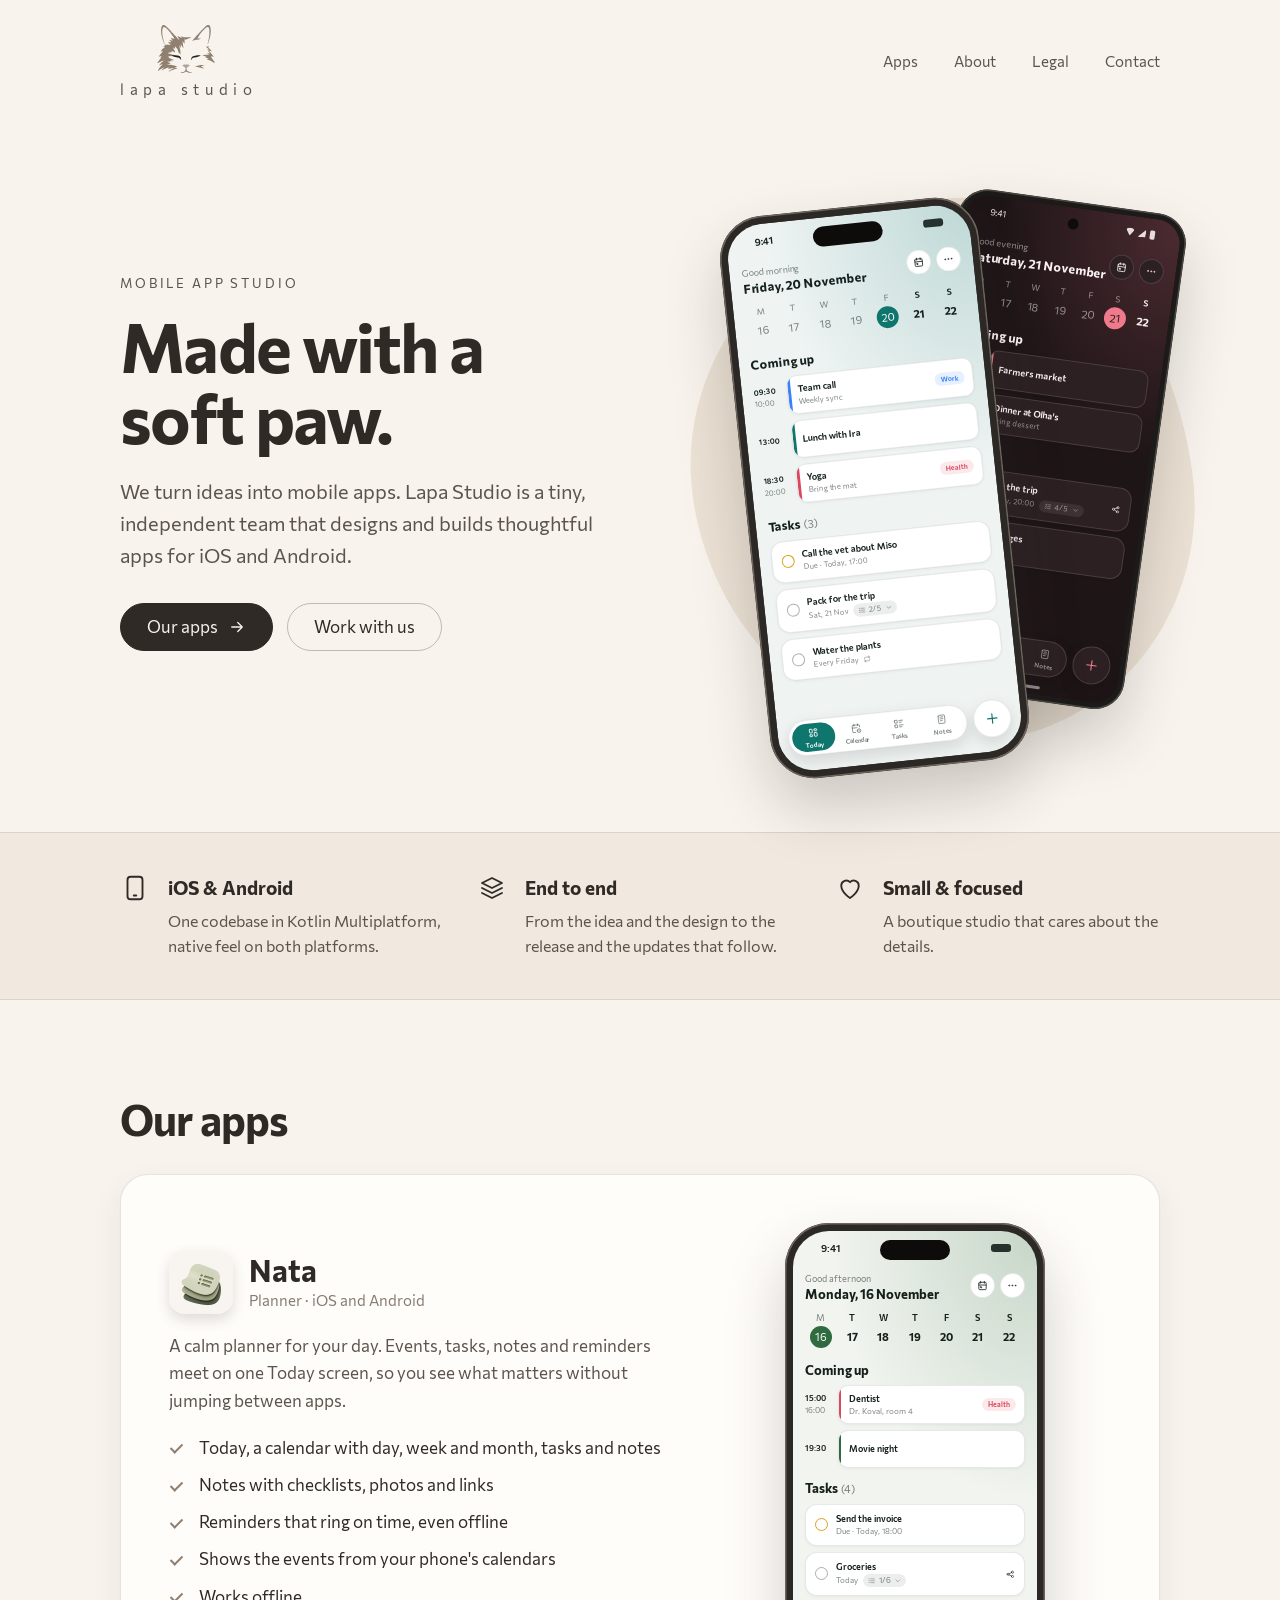
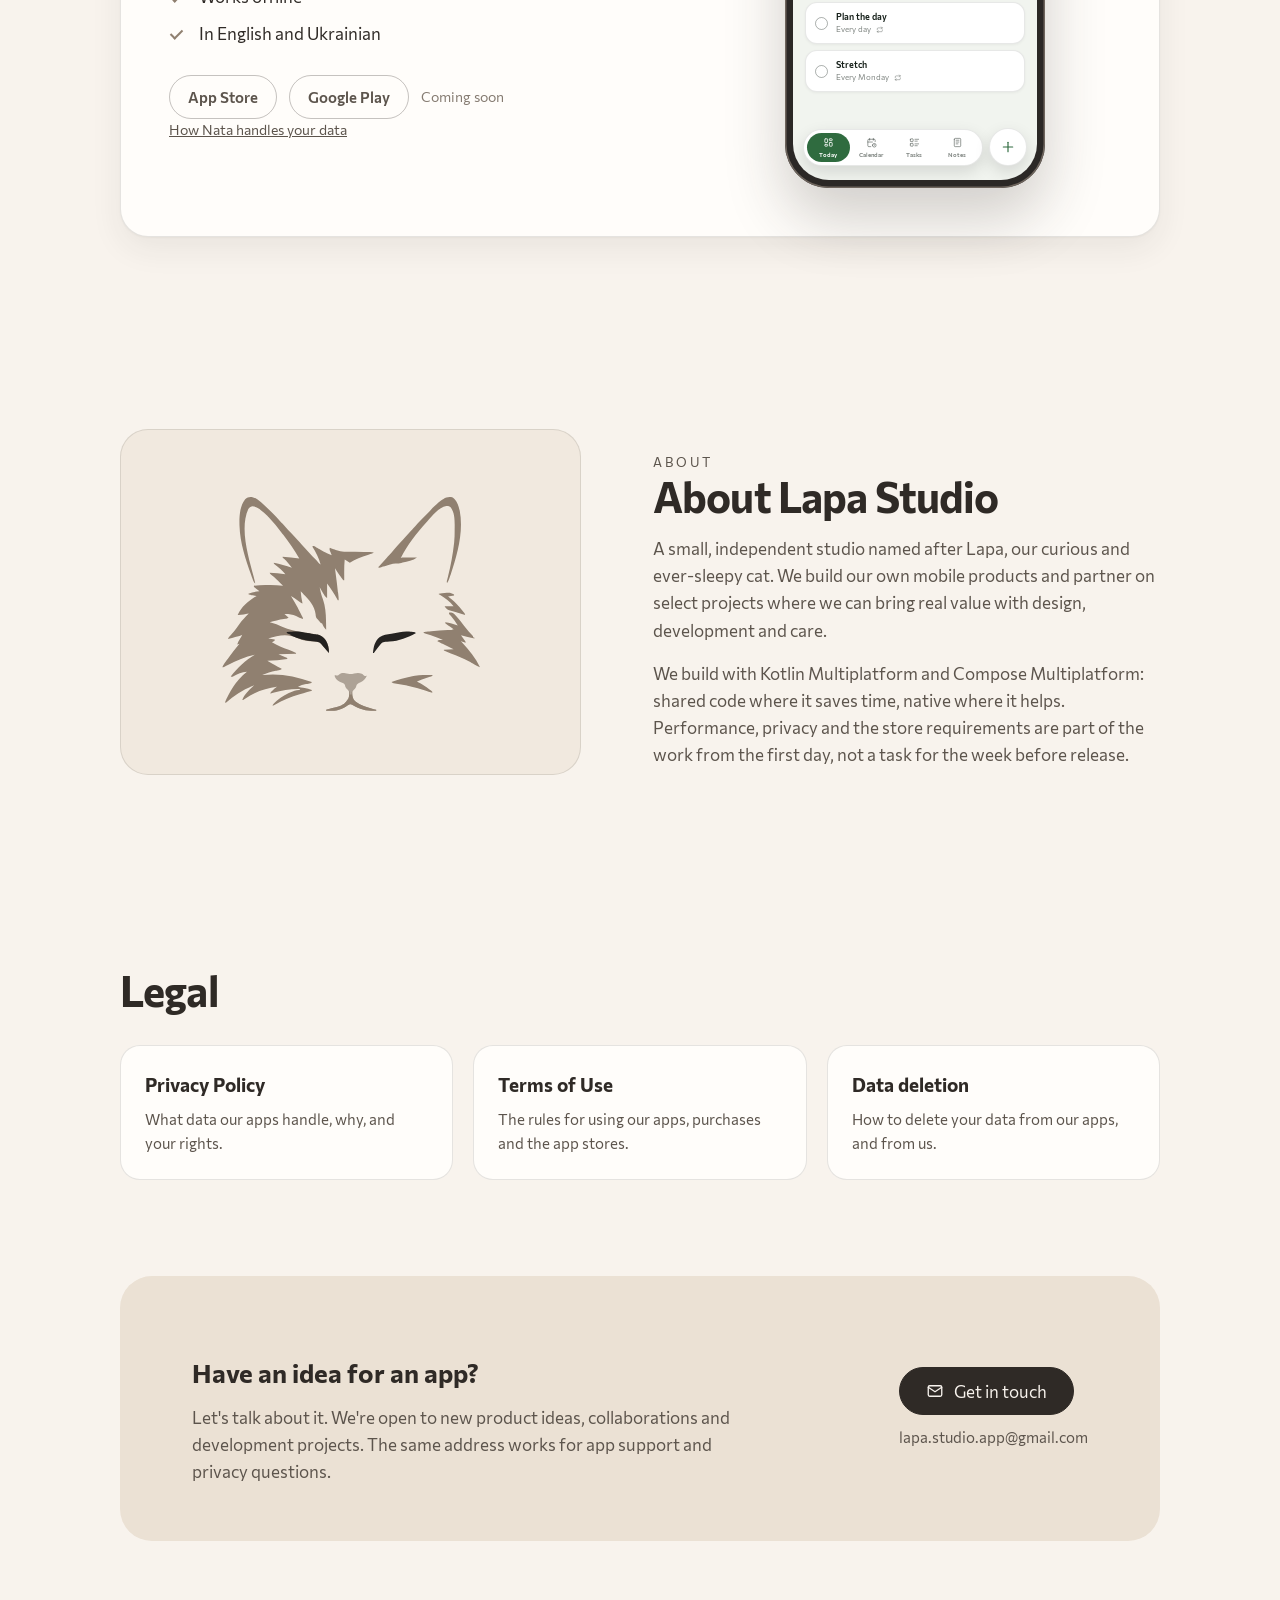
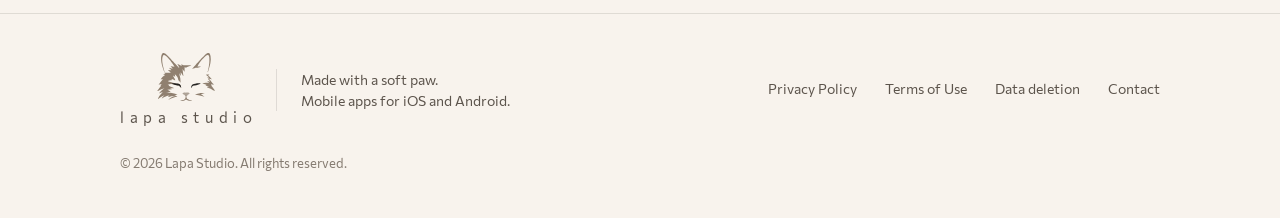
==== index.html @ 94b3f89c "Add the studio site Landing page for Lapa Studio with Nata, and the legal pages the stores ask for: " ====
<!doctype html>
<html lang="en">
<head>
  <meta charset="utf-8">
  <meta name="viewport" content="width=device-width, initial-scale=1">
  <title>Lapa Studio · Made with a soft paw</title>
  <meta name="description" content="Lapa Studio is a tiny, independent team that designs and builds thoughtful mobile apps for iOS and Android. Makers of Nata, a calm planner for your day.">
  <link rel="icon" href="assets/cat.svg" type="image/svg+xml">
  <link rel="stylesheet" href="styles.css">
</head>
<body>
  <a class="skip" href="#main">Skip to content</a>
  <svg width="0" height="0" style="position:absolute" aria-hidden="true"><symbol id="i-today" viewBox="0 0 24 24"><path d="M5 4h4a1 1 0 0 1 1 1v6a1 1 0 0 1 -1 1h-4a1 1 0 0 1 -1 -1v-6a1 1 0 0 1 1 -1"/><path d="M5 16h4a1 1 0 0 1 1 1v2a1 1 0 0 1 -1 1h-4a1 1 0 0 1 -1 -1v-2a1 1 0 0 1 1 -1"/><path d="M15 12h4a1 1 0 0 1 1 1v6a1 1 0 0 1 -1 1h-4a1 1 0 0 1 -1 -1v-6a1 1 0 0 1 1 -1"/><path d="M15 4h4a1 1 0 0 1 1 1v2a1 1 0 0 1 -1 1h-4a1 1 0 0 1 -1 -1v-2a1 1 0 0 1 1 -1"/></symbol><symbol id="i-calendar" viewBox="0 0 24 24"><path d="M10.5 21h-4.5a2 2 0 0 1 -2 -2v-12a2 2 0 0 1 2 -2h12a2 2 0 0 1 2 2v3"/><path d="M16 3v4"/><path d="M8 3v4"/><path d="M4 11h10"/><path d="M14 18a4 4 0 1 0 8 0a4 4 0 1 0 -8 0"/><path d="M18 16.5v1.5l.5 .5"/></symbol><symbol id="i-tasks" viewBox="0 0 24 24"><path d="M13 5h8"/><path d="M13 9h5"/><path d="M13 15h8"/><path d="M13 19h5"/><path d="M3 5a1 1 0 0 1 1 -1h4a1 1 0 0 1 1 1v4a1 1 0 0 1 -1 1h-4a1 1 0 0 1 -1 -1l0 -4"/><path d="M3 15a1 1 0 0 1 1 -1h4a1 1 0 0 1 1 1v4a1 1 0 0 1 -1 1h-4a1 1 0 0 1 -1 -1l0 -4"/></symbol><symbol id="i-notes" viewBox="0 0 24 24"><path d="M5 5a2 2 0 0 1 2 -2h10a2 2 0 0 1 2 2v14a2 2 0 0 1 -2 2h-10a2 2 0 0 1 -2 -2l0 -14"/><path d="M9 7l6 0"/><path d="M9 11l6 0"/><path d="M9 15l4 0"/></symbol><symbol id="i-check" viewBox="0 0 24 24"><path d="M3.5 5.5l1.5 1.5l2.5 -2.5"/><path d="M3.5 11.5l1.5 1.5l2.5 -2.5"/><path d="M3.5 17.5l1.5 1.5l2.5 -2.5"/><path d="M11 6l9 0"/><path d="M11 12l9 0"/><path d="M11 18l9 0"/></symbol><symbol id="i-share" viewBox="0 0 24 24"><path d="M3 12a3 3 0 1 0 6 0a3 3 0 1 0 -6 0"/><path d="M15 6a3 3 0 1 0 6 0a3 3 0 1 0 -6 0"/><path d="M15 18a3 3 0 1 0 6 0a3 3 0 1 0 -6 0"/><path d="M8.7 10.7l6.6 -3.4"/><path d="M8.7 13.3l6.6 3.4"/></symbol><symbol id="i-dots" viewBox="0 0 24 24"><path d="M4 12a1 1 0 1 0 2 0a1 1 0 1 0 -2 0"/><path d="M11 12a1 1 0 1 0 2 0a1 1 0 1 0 -2 0"/><path d="M18 12a1 1 0 1 0 2 0a1 1 0 1 0 -2 0"/></symbol><symbol id="i-repeat" viewBox="0 0 24 24"><path d="M4 12v-3a3 3 0 0 1 3 -3h13m-3 -3l3 3l-3 3"/><path d="M20 12v3a3 3 0 0 1 -3 3h-13m3 3l-3 -3l3 -3"/></symbol><symbol id="i-cal" viewBox="0 0 24 24"><path d="M4 7a2 2 0 0 1 2 -2h12a2 2 0 0 1 2 2v12a2 2 0 0 1 -2 2h-12a2 2 0 0 1 -2 -2l0 -12"/><path d="M16 3l0 4"/><path d="M8 3l0 4"/><path d="M4 11l16 0"/><path d="M8 15h2v2h-2l0 -2"/></symbol><symbol id="i-plus" viewBox="0 0 24 24"><path d="M12 5l0 14"/><path d="M5 12l14 0"/></symbol><symbol id="i-down" viewBox="0 0 24 24"><path d="M6 9l6 6l6 -6"/></symbol></svg>

  <header class="site-header">
    <div class="wrap">
      <a class="brand" href="./" aria-label="Lapa Studio, home">
        <img src="assets/cat.svg" alt="" width="64" height="53">
        <span>lapa studio</span>
      </a>
      <nav class="nav" aria-label="Main">
        <a href="#apps">Apps</a>
        <a href="#about">About</a>
        <a href="#legal">Legal</a>
        <a href="#contact">Contact</a>
      </nav>
    </div>
  </header>

  <main id="main">
    <section class="hero">
      <div class="wrap">
        <div>
          <p class="eyebrow">Mobile app studio</p>
          <h1>Made with a soft&nbsp;paw.</h1>
          <p class="lead">We turn ideas into mobile apps. Lapa Studio is a tiny, independent team that designs and builds thoughtful apps for iOS and Android.</p>
          <div class="actions">
            <a class="btn btn-primary" href="#apps">Our apps
              <svg viewBox="0 0 24 24" fill="none" stroke="currentColor" stroke-width="1.75" stroke-linecap="round" stroke-linejoin="round" aria-hidden="true"><path d="M5 12h14M13 6l6 6-6 6"/></svg>
            </a>
            <a class="btn btn-secondary" href="#contact">Work with us</a>
          </div>
        </div>

        <div class="stage" aria-hidden="true">
          <div class="phone phone-back android"><div class="nata rose-dark"><span class="n-island"></span><div class="n-status">9:41<span class="n-sys"><i></i><i></i><i></i></span></div><span class="n-gesture"></span><div class="n-head"><div><p class="n-greet">Good evening</p><p class="n-date">Saturday, 21 November</p></div><div class="n-round"><span><svg><use href="#i-cal"/></svg></span><span><svg><use href="#i-dots"/></svg></span></div></div><div class="n-week"><span class="">M<b>16</b></span><span class="">T<b>17</b></span><span class="">W<b>18</b></span><span class="">T<b>19</b></span><span class="">F<b>20</b></span><span class="now">S<b>21</b></span><span class="next">S<b>22</b></span></div><p class="n-h">Coming up</p><div class="n-event"><span class="n-time">11:00<i>12:30</i></span><div class="n-card" style="--edge:#f07a8c"><span class="grow"><span class="n-title">Farmers market</span></span></div></div><div class="n-event"><span class="n-time">19:00</span><div class="n-card" style="--edge:#a78bfa"><span class="grow"><span class="n-title">Dinner at Olha's</span><span class="n-sub">Bring dessert</span></span></div></div><p class="n-h">Tasks<small>(2)</small></p><div class="n-task"><span class="n-ring" style="--ring:#e6b84a"></span><span class="grow" style="flex:1;min-width:0"><span class="n-title">Pack for the trip</span><span class="n-meta"><span>Due · Today, 20:00</span><span class="n-chip"><svg><use href="#i-check"/></svg>4/5<svg><use href="#i-down"/></svg></span></span></span><svg><use href="#i-share"/></svg></div><div class="n-task"><span class="n-ring"></span><span class="grow" style="flex:1;min-width:0"><span class="n-title">Read 20 pages</span><span class="n-meta"><span>Every day</span><svg><use href="#i-repeat"/></svg></span></span></div><div class="n-bar"><div class="n-tabs"><span class="on"><svg><use href="#i-today"/></svg>Today</span><span><svg><use href="#i-calendar"/></svg>Calendar</span><span><svg><use href="#i-tasks"/></svg>Tasks</span><span><svg><use href="#i-notes"/></svg>Notes</span></div><span class="n-plus"><svg><use href="#i-plus"/></svg></span></div></div></div>
          <div class="phone phone-front"><div class="nata teal"><span class="n-island"></span><div class="n-status">9:41</div><div class="n-head"><div><p class="n-greet">Good morning</p><p class="n-date">Friday, 20 November</p></div><div class="n-round"><span><svg><use href="#i-cal"/></svg></span><span><svg><use href="#i-dots"/></svg></span></div></div><div class="n-week"><span class="">M<b>16</b></span><span class="">T<b>17</b></span><span class="">W<b>18</b></span><span class="">T<b>19</b></span><span class="now">F<b>20</b></span><span class="next">S<b>21</b></span><span class="next">S<b>22</b></span></div><p class="n-h">Coming up</p><div class="n-event"><span class="n-time">09:30<i>10:00</i></span><div class="n-card" style="--edge:#3b82f6"><span class="grow"><span class="n-title">Team call</span><span class="n-sub">Weekly sync</span></span><span class="n-tag">Work</span></div></div><div class="n-event"><span class="n-time">13:00</span><div class="n-card" style="--edge:#0f766e"><span class="grow"><span class="n-title">Lunch with Ira</span></span></div></div><div class="n-event"><span class="n-time">18:30<i>20:00</i></span><div class="n-card" style="--edge:#d9485f"><span class="grow"><span class="n-title">Yoga</span><span class="n-sub">Bring the mat</span></span><span class="n-tag">Health</span></div></div><p class="n-h">Tasks<small>(3)</small></p><div class="n-task"><span class="n-ring" style="--ring:#d9a21b"></span><span class="grow" style="flex:1;min-width:0"><span class="n-title">Call the vet about Miso</span><span class="n-meta"><span>Due · Today, 17:00</span></span></span></div><div class="n-task"><span class="n-ring"></span><span class="grow" style="flex:1;min-width:0"><span class="n-title">Pack for the trip</span><span class="n-meta"><span>Sat, 21 Nov</span><span class="n-chip"><svg><use href="#i-check"/></svg>2/5<svg><use href="#i-down"/></svg></span></span></span></div><div class="n-task"><span class="n-ring"></span><span class="grow" style="flex:1;min-width:0"><span class="n-title">Water the plants</span><span class="n-meta"><span>Every Friday</span><svg><use href="#i-repeat"/></svg></span></span></div><div class="n-bar"><div class="n-tabs"><span class="on"><svg><use href="#i-today"/></svg>Today</span><span><svg><use href="#i-calendar"/></svg>Calendar</span><span><svg><use href="#i-tasks"/></svg>Tasks</span><span><svg><use href="#i-notes"/></svg>Notes</span></div><span class="n-plus"><svg><use href="#i-plus"/></svg></span></div></div></div>
        </div>
      </div>
    </section>

    <div class="highlights">
      <div class="wrap">
        <div class="highlight">
          <svg viewBox="0 0 24 24" aria-hidden="true"><rect x="6" y="3" width="12" height="18" rx="2.5"/><path d="M11 18h2"/></svg>
          <div>
            <h3>iOS &amp; Android</h3>
            <p>One codebase in Kotlin Multiplatform, native feel on both platforms.</p>
          </div>
        </div>
        <div class="highlight">
          <svg viewBox="0 0 24 24" aria-hidden="true"><path d="M12 4 4 8l8 4 8-4-8-4z"/><path d="m4 12 8 4 8-4"/><path d="m4 16 8 4 8-4"/></svg>
          <div>
            <h3>End to end</h3>
            <p>From the idea and the design to the release and the updates that follow.</p>
          </div>
        </div>
        <div class="highlight">
          <svg viewBox="0 0 24 24" aria-hidden="true"><path d="M12 20s-7-4.4-7-10a4 4 0 0 1 7-2.6A4 4 0 0 1 19 10c0 5.6-7 10-7 10z"/></svg>
          <div>
            <h3>Small &amp; focused</h3>
            <p>A boutique studio that cares about the details.</p>
          </div>
        </div>
      </div>
    </div>

    <section class="section" id="apps">
      <div class="wrap">
        <div class="section-head">
          <h2>Our apps</h2>
        </div>

        <article class="app-feature">
          <div>
            <div class="app-id">
              <img class="app-icon" src="assets/nata-icon.png" alt="Nata app icon" width="64" height="64">
              <div>
                <h3>Nata</h3>
                <p>Planner · iOS and Android</p>
              </div>
            </div>
            <p>A calm planner for your day. Events, tasks, notes and reminders meet on one Today screen, so you see what matters without jumping between apps.</p>
            <ul class="ticks">
              <li>Today, a calendar with day, week and month, tasks and notes</li>
              <li>Notes with checklists, photos and links</li>
              <li>Reminders that ring on time, even offline</li>
              <li>Shows the events from your phone's calendars</li>
              <li>Works offline</li>
              <li>In English and Ukrainian</li>
            </ul>
            <div class="badges">
              <span class="badge">App Store</span>
              <span class="badge">Google Play</span>
              <span class="badge-note">Coming soon</span>
            </div>
            <p class="app-links"><a href="privacy.html">How Nata handles your data</a></p>
          </div>
          <div class="app-shot" aria-hidden="true">
            <div class="phone"><div class="nata forest"><span class="n-island"></span><div class="n-status">9:41</div><div class="n-head"><div><p class="n-greet">Good afternoon</p><p class="n-date">Monday, 16 November</p></div><div class="n-round"><span><svg><use href="#i-cal"/></svg></span><span><svg><use href="#i-dots"/></svg></span></div></div><div class="n-week"><span class="now">M<b>16</b></span><span class="next">T<b>17</b></span><span class="next">W<b>18</b></span><span class="next">T<b>19</b></span><span class="next">F<b>20</b></span><span class="next">S<b>21</b></span><span class="next">S<b>22</b></span></div><p class="n-h">Coming up</p><div class="n-event"><span class="n-time">15:00<i>16:00</i></span><div class="n-card" style="--edge:#d9485f"><span class="grow"><span class="n-title">Dentist</span><span class="n-sub">Dr. Koval, room 4</span></span><span class="n-tag">Health</span></div></div><div class="n-event"><span class="n-time">19:30</span><div class="n-card" style="--edge:#2f6b3f"><span class="grow"><span class="n-title">Movie night</span></span></div></div><p class="n-h">Tasks<small>(4)</small></p><div class="n-task"><span class="n-ring" style="--ring:#d9a21b"></span><span class="grow" style="flex:1;min-width:0"><span class="n-title">Send the invoice</span><span class="n-meta"><span>Due · Today, 18:00</span></span></span></div><div class="n-task"><span class="n-ring"></span><span class="grow" style="flex:1;min-width:0"><span class="n-title">Groceries</span><span class="n-meta"><span>Today</span><span class="n-chip"><svg><use href="#i-check"/></svg>1/6<svg><use href="#i-down"/></svg></span></span></span><svg><use href="#i-share"/></svg></div><div class="n-task"><span class="n-ring"></span><span class="grow" style="flex:1;min-width:0"><span class="n-title">Plan the day</span><span class="n-meta"><span>Every day</span><svg><use href="#i-repeat"/></svg></span></span></div><div class="n-task"><span class="n-ring"></span><span class="grow" style="flex:1;min-width:0"><span class="n-title">Stretch</span><span class="n-meta"><span>Every Monday</span><svg><use href="#i-repeat"/></svg></span></span></div><div class="n-bar"><div class="n-tabs"><span class="on"><svg><use href="#i-today"/></svg>Today</span><span><svg><use href="#i-calendar"/></svg>Calendar</span><span><svg><use href="#i-tasks"/></svg>Tasks</span><span><svg><use href="#i-notes"/></svg>Notes</span></div><span class="n-plus"><svg><use href="#i-plus"/></svg></span></div></div></div>
          </div>
        </article>
      </div>
    </section>

    <section class="section" id="about">
      <div class="wrap about">
        <div class="about-art">
          <img src="assets/cat.svg" alt="Lapa, the studio's cat, asleep" width="400" height="332">
        </div>
        <div>
          <p class="eyebrow">About</p>
          <h2>About Lapa Studio</h2>
          <p>A small, independent studio named after Lapa, our curious and ever-sleepy cat. We build our own mobile products and partner on select projects where we can bring real value with design, development and care.</p>
          <p>We build with Kotlin Multiplatform and Compose Multiplatform: shared code where it saves time, native where it helps. Performance, privacy and the store requirements are part of the work from the first day, not a task for the week before release.</p>
        </div>
      </div>
    </section>

    <section class="section" id="legal">
      <div class="wrap">
        <div class="section-head">
          <h2>Legal</h2>
        </div>
        <div class="legal-grid">
          <a class="legal-card" href="privacy.html">
            <h3>Privacy Policy</h3>
            <p>What data our apps handle, why, and your rights.</p>
          </a>
          <a class="legal-card" href="terms.html">
            <h3>Terms of Use</h3>
            <p>The rules for using our apps, purchases and the app stores.</p>
          </a>
          <a class="legal-card" href="delete-data.html">
            <h3>Data deletion</h3>
            <p>How to delete your data from our apps, and from us.</p>
          </a>
        </div>
      </div>
    </section>

    <section id="contact">
      <div class="wrap">
        <div class="cta">
          <div>
            <h2>Have an idea for an app?</h2>
            <p>Let's talk about it. We're open to new product ideas, collaborations and development projects. The same address works for app support and privacy questions.</p>
          </div>
          <div class="cta-side">
            <a class="btn btn-primary" href="mailto:lapa.studio.app@gmail.com">
              <svg viewBox="0 0 24 24" fill="none" stroke="currentColor" stroke-width="1.75" stroke-linecap="round" stroke-linejoin="round" aria-hidden="true"><rect x="3" y="5" width="18" height="14" rx="2"/><path d="m3 7 9 6 9-6"/></svg>
              Get in touch
            </a>
            <span class="cta-mail">lapa.studio.app@gmail.com</span>
          </div>
        </div>
      </div>
    </section>
  </main>

  <footer class="site-footer">
    <div class="wrap">
      <div class="footer-brand">
        <a class="brand" href="./" aria-label="Lapa Studio, home">
          <img src="assets/cat.svg" alt="" width="52" height="43">
          <span>lapa studio</span>
        </a>
        <p>Made with a soft paw.<br>Mobile apps for iOS and Android.</p>
      </div>
      <nav class="footer-links" aria-label="Legal">
        <a href="privacy.html">Privacy Policy</a>
        <a href="terms.html">Terms of Use</a>
        <a href="delete-data.html">Data deletion</a>
        <a href="mailto:lapa.studio.app@gmail.com">Contact</a>
      </nav>
      <p class="copyright">© 2026 Lapa Studio. All rights reserved.</p>
    </div>
  </footer>
</body>
</html>
---- styles.css ----
@font-face {
  font-family: "Commissioner";
  src: url("fonts/commissioner_regular.ttf") format("truetype");
  font-weight: 400;
  font-display: swap;
}
@font-face {
  font-family: "Commissioner";
  src: url("fonts/commissioner_semibold.ttf") format("truetype");
  font-weight: 600;
  font-display: swap;
}
@font-face {
  font-family: "Commissioner";
  src: url("fonts/commissioner_bold.ttf") format("truetype");
  font-weight: 700;
  font-display: swap;
}

:root {
  color-scheme: light;
  --ground: #f8f3ed;
  --ground-deep: #f1e9df;
  --surface: #fffdfa;
  --blob: #ebe1d4;
  --ink: #2f2a26;
  --ink-soft: #5c544c;
  --ink-muted: #857b71;
  --fur: #908070;
  --line: rgba(47, 42, 38, 0.12);
  --line-strong: rgba(47, 42, 38, 0.28);
  --shadow: 0 1px 2px rgba(47, 42, 38, 0.04), 0 12px 32px rgba(47, 42, 38, 0.07);
  --radius: 20px;
  --max: 1120px;
  --gutter: clamp(16px, 4vw, 40px);
}

*,
*::before,
*::after {
  box-sizing: border-box;
}

html {
  scroll-behavior: smooth;
  -webkit-text-size-adjust: 100%;
}

body {
  margin: 0;
  background: var(--ground);
  color: var(--ink);
  font-family: "Commissioner", system-ui, -apple-system, "Segoe UI", sans-serif;
  font-size: 17px;
  line-height: 1.6;
  -webkit-font-smoothing: antialiased;
}

img {
  display: block;
  max-width: 100%;
  height: auto;
}

a {
  color: inherit;
}

:focus-visible {
  outline: 2px solid var(--fur);
  outline-offset: 3px;
  border-radius: 6px;
}

.skip {
  position: absolute;
  left: -9999px;
}
.skip:focus {
  left: 16px;
  top: 16px;
  z-index: 10;
  background: var(--ink);
  color: var(--ground);
  padding: 8px 14px;
  border-radius: 999px;
}

.wrap {
  max-width: var(--max);
  margin: 0 auto;
  padding: 0 var(--gutter);
}

/* Header */

.site-header {
  padding: 22px 0;
}
.site-header .wrap {
  display: flex;
  align-items: center;
  justify-content: space-between;
  gap: 24px;
}
.brand {
  display: inline-flex;
  flex-direction: column;
  align-items: center;
  gap: 2px;
  text-decoration: none;
}
.brand img {
  width: 64px;
  height: auto;
}
.brand span {
  font-size: 15px;
  letter-spacing: 0.38em;
  margin-right: -0.38em;
  color: var(--ink-soft);
}
.nav {
  display: flex;
  gap: clamp(14px, 3vw, 36px);
  font-size: 15px;
}
.nav a {
  text-decoration: none;
  color: var(--ink-soft);
  padding: 6px 0;
  border-bottom: 1.5px solid transparent;
}
.nav a:hover,
.nav a[aria-current="page"] {
  color: var(--ink);
  border-color: var(--ink);
}

/* Buttons */

.btn {
  display: inline-flex;
  align-items: center;
  gap: 10px;
  min-height: 48px;
  padding: 0 26px;
  border-radius: 999px;
  font: 600 16px/1 inherit;
  font-family: inherit;
  text-decoration: none;
  border: 1.5px solid var(--ink);
  transition: transform 0.15s ease, background 0.15s ease;
}
.btn:hover {
  transform: translateY(-1px);
}
.btn-primary {
  background: var(--ink);
  color: var(--ground);
}
.btn-secondary {
  background: transparent;
  color: var(--ink);
  border-color: var(--line-strong);
}
.btn-secondary:hover {
  border-color: var(--ink);
}
.btn svg {
  width: 18px;
  height: 18px;
}

/* Hero */

.hero {
  padding: clamp(24px, 5vw, 56px) 0 clamp(40px, 7vw, 88px);
}
.hero .wrap {
  display: grid;
  grid-template-columns: 1.05fr 1fr;
  align-items: center;
  gap: 40px;
}
.eyebrow {
  font-size: 13px;
  letter-spacing: 0.22em;
  text-transform: uppercase;
  color: var(--ink-soft);
  margin: 0 0 18px;
}
.hero h1 {
  font-size: clamp(40px, 6.2vw, 68px);
  line-height: 1.04;
  letter-spacing: -0.025em;
  margin: 0 0 22px;
}
.lead {
  font-size: clamp(18px, 2vw, 20px);
  color: var(--ink-soft);
  max-width: 30em;
  margin: 0 0 32px;
}
.actions {
  display: flex;
  flex-wrap: wrap;
  gap: 14px;
}

/* Phones */

.stage {
  position: relative;
  min-height: 560px;
  display: flex;
  justify-content: center;
  align-items: center;
}
.stage::before {
  content: "";
  position: absolute;
  inset: 4% -6% 0 4%;
  background: var(--blob);
  border-radius: 58% 42% 46% 54% / 48% 56% 44% 52%;
  transform: rotate(-8deg);
}
.phone {
  position: relative;
  width: 260px;
  aspect-ratio: 402 / 874;
  border-radius: 44px;
  background: #2b2826;
  padding: 8px;
  box-shadow: 0 30px 60px rgba(47, 42, 38, 0.22), inset 0 0 0 1.5px #6e655d;
  flex: none;
}
.phone-front {
  z-index: 2;
  transform: rotate(-6deg) translate(-44px, 22px);
}
.phone-back {
  position: absolute;
  z-index: 1;
  width: 230px;
  transform: rotate(8deg) translate(122px, -30px);
}

/* An Android phone: flatter corners, a punch-hole camera, the system's own status bar and gesture handle */

.phone.android {
  border-radius: 30px;
  padding: 6px;
  background: #1c1b1a;
  box-shadow: 0 30px 60px rgba(47, 42, 38, 0.22), inset 0 0 0 1.5px #4a4642;
}
.android .nata {
  border-radius: 25px;
}
.android .n-island {
  top: 11px;
  width: 11px;
  height: 11px;
  margin-left: -5.5px;
}
.android .n-status {
  height: 32px;
  padding: 0 14px;
  font-weight: 500;
  font-size: 9px;
}
.android .n-status::after {
  content: none;
}
.n-sys {
  display: none;
}
.android .n-sys {
  display: flex;
  gap: 4px;
  align-items: center;
}
.android .n-sys i {
  display: block;
  width: 8px;
  height: 8px;
  background: currentColor;
  opacity: 0.9;
}
.android .n-sys i:nth-child(1) {
  clip-path: polygon(50% 100%, 0 25%, 15% 10%, 50% 0, 85% 10%, 100% 25%);
}
.android .n-sys i:nth-child(2) {
  clip-path: polygon(100% 0, 100% 100%, 0 100%);
}
.android .n-sys i:nth-child(3) {
  width: 5px;
  height: 9px;
  border-radius: 1.5px;
}
.n-gesture {
  display: none;
}
.android .n-gesture {
  display: block;
  position: absolute;
  left: 50%;
  bottom: 6px;
  width: 64px;
  height: 3px;
  margin-left: -32px;
  border-radius: 999px;
  background: var(--t);
  opacity: 0.55;
}
.android .n-bar {
  bottom: 18px;
}

/* A Nata screen, drawn after the app's own Today: tokens per palette */

.nata {
  --muted: color-mix(in srgb, var(--t) 55%, transparent);
  --hair: color-mix(in srgb, var(--t) 10%, transparent);
  height: 100%;
  border-radius: 36px;
  overflow: hidden;
  position: relative;
  color: var(--t);
  background:
    radial-gradient(120% 70% at 100% 0%, color-mix(in srgb, var(--a) 22%, transparent), transparent 70%),
    var(--g);
  font-size: 8.6px;
  line-height: 1.3;
  padding: 0 12px;
}
.nata.teal { --g: #eff4f3; --s: #ffffff; --t: #14211f; --a: #0f766e; --on: #ffffff; }
.nata.forest { --g: #f1f4ef; --s: #ffffff; --t: #16201a; --a: #2f6b3f; --on: #ffffff; }
.nata.rose-dark { --g: #1e1517; --s: #2c2023; --t: #faf1f2; --a: #f07a8c; --on: #201e1d; --hair: rgba(250, 241, 242, 0.14); }
.nata svg {
  width: 1em;
  height: 1em;
  fill: none;
  stroke: currentColor;
  stroke-width: 1.75;
  stroke-linecap: round;
  stroke-linejoin: round;
  flex: none;
}
.n-status {
  display: flex;
  justify-content: space-between;
  align-items: center;
  height: 34px;
  padding: 0 14px 0 16px;
  font-weight: 600;
  font-size: 10px;
}
.n-status::after {
  content: "";
  width: 20px;
  height: 8px;
  border-radius: 3px;
  background: currentColor;
  opacity: 0.9;
}
.n-island {
  position: absolute;
  top: 9px;
  left: 50%;
  width: 70px;
  height: 20px;
  margin-left: -35px;
  border-radius: 999px;
  background: #0d0c0b;
}
.n-head {
  display: flex;
  justify-content: space-between;
  align-items: flex-start;
  margin: 8px 0 10px;
}
.n-greet {
  color: var(--muted);
  font-size: 9px;
  margin: 0;
}
.n-date {
  font-size: 12.5px;
  font-weight: 700;
  margin: 1px 0 0;
}
.n-round {
  display: flex;
  gap: 5px;
}
.n-round span {
  width: 25px;
  height: 25px;
  border-radius: 50%;
  background: var(--s);
  border: 0.75px solid var(--hair);
  display: grid;
  place-items: center;
  font-size: 11px;
}
.n-week {
  display: grid;
  grid-template-columns: repeat(7, 1fr);
  text-align: center;
  margin-bottom: 14px;
}
.n-week span {
  color: var(--muted);
  font-size: 8.5px;
}
.n-week b {
  display: grid;
  place-items: center;
  width: 22px;
  height: 22px;
  margin: 3px auto 0;
  border-radius: 50%;
  font-size: 11px;
  font-weight: 400;
}
.n-week .next {
  color: var(--t);
  font-weight: 600;
}
.n-week .next b {
  font-weight: 700;
}
.n-week .now b {
  background: var(--a);
  color: var(--on);
}
.n-h {
  font-size: 12.5px;
  font-weight: 700;
  margin: 12px 0 7px;
}
.n-h small {
  font-weight: 400;
  color: var(--muted);
  font-size: 11px;
  margin-left: 3px;
}
.n-event {
  display: flex;
  gap: 7px;
  margin-bottom: 6px;
}
.n-time {
  width: 26px;
  flex: none;
  display: flex;
  flex-direction: column;
  justify-content: center;
  gap: 2px;
  font-size: 7.6px;
  font-weight: 600;
}
.n-time i {
  font-style: normal;
  font-weight: 400;
  color: var(--muted);
}
.n-time::after {
  content: none;
}
.n-card {
  flex: 1;
  min-height: 38px;
  background: var(--s);
  border: 0.75px solid var(--hair);
  border-radius: 10px;
  padding: 7px 8px 7px 10px;
  position: relative;
  overflow: hidden;
  display: flex;
  align-items: center;
  gap: 6px;
  box-shadow: 0 1px 3px rgba(0, 0, 0, 0.05);
}
.n-card::before {
  content: "";
  position: absolute;
  left: 0;
  top: 0;
  bottom: 0;
  width: 2.5px;
  background: var(--edge, var(--a));
}
.n-card .grow {
  flex: 1;
  min-width: 0;
}
.n-title {
  font-weight: 600;
  font-size: 9.2px;
  display: block;
}
.n-sub {
  color: var(--muted);
  font-size: 7.8px;
  display: block;
  margin-top: 1px;
}
.n-tag {
  font-size: 7px;
  font-weight: 600;
  color: var(--edge);
  background: color-mix(in srgb, var(--edge) 12%, transparent);
  border-radius: 999px;
  padding: 2px 6px;
  white-space: nowrap;
}
.n-task {
  background: var(--s);
  border: 0.75px solid var(--hair);
  border-radius: 12px;
  padding: 8px 9px;
  display: flex;
  gap: 8px;
  align-items: center;
  margin-bottom: 6px;
  box-shadow: 0 1px 3px rgba(0, 0, 0, 0.05);
}
.n-ring {
  width: 13px;
  height: 13px;
  border-radius: 50%;
  border: 1.4px solid var(--ring, color-mix(in srgb, var(--t) 35%, transparent));
  flex: none;
}
.n-meta {
  display: flex;
  align-items: center;
  gap: 5px;
  color: var(--muted);
  font-size: 7.6px;
  margin-top: 2px;
}
.n-chip {
  display: inline-flex;
  align-items: center;
  gap: 3px;
  background: color-mix(in srgb, var(--t) 8%, transparent);
  border-radius: 999px;
  padding: 1.5px 5px;
}
.n-bar {
  position: absolute;
  left: 10px;
  right: 10px;
  bottom: 14px;
  display: flex;
  gap: 6px;
  align-items: center;
}
.n-tabs {
  flex: 1;
  display: flex;
  justify-content: space-between;
  background: var(--s);
  border: 0.75px solid var(--hair);
  border-radius: 999px;
  padding: 3px;
  box-shadow: 0 6px 16px rgba(0, 0, 0, 0.12);
}
.n-tabs span {
  flex: 1;
  display: flex;
  flex-direction: column;
  align-items: center;
  gap: 2px;
  padding: 4px 0 3px;
  border-radius: 999px;
  font-size: 6.4px;
  font-weight: 600;
  color: var(--muted);
}
.n-tabs svg {
  font-size: 11px;
}
.n-tabs .on {
  background: var(--a);
  color: var(--on);
}
.n-plus {
  width: 38px;
  height: 38px;
  border-radius: 50%;
  background: var(--s);
  border: 0.75px solid var(--hair);
  color: var(--a);
  display: grid;
  place-items: center;
  font-size: 16px;
  box-shadow: 0 6px 16px rgba(0, 0, 0, 0.12);
  flex: none;
}

/* Highlights */

.highlights {
  border-top: 1px solid var(--line);
  border-bottom: 1px solid var(--line);
  background: var(--ground-deep);
}
.highlights .wrap {
  display: grid;
  grid-template-columns: repeat(3, 1fr);
  gap: 32px;
  padding-top: 40px;
  padding-bottom: 40px;
}
.highlight {
  display: flex;
  gap: 18px;
}
.highlight svg {
  flex: none;
  width: 30px;
  height: 30px;
  stroke: var(--ink);
  stroke-width: 1.5;
  fill: none;
  stroke-linecap: round;
  stroke-linejoin: round;
}
.highlight h3 {
  font-size: 19px;
  margin: 0 0 4px;
}
.highlight p {
  margin: 0;
  color: var(--ink-soft);
  font-size: 16px;
}

/* Sections */

section {
  scroll-margin-top: 24px;
}
.section {
  padding: clamp(56px, 8vw, 96px) 0;
}
.section-head {
  display: flex;
  justify-content: space-between;
  align-items: end;
  gap: 24px;
  margin-bottom: 32px;
}
.section h2 {
  font-size: clamp(30px, 4vw, 42px);
  line-height: 1.1;
  letter-spacing: -0.02em;
  margin: 0;
}

/* App card */

.app-feature {
  display: grid;
  grid-template-columns: 1.3fr 1fr;
  gap: 40px;
  align-items: center;
  background: var(--surface);
  border: 1px solid var(--line);
  border-radius: 28px;
  padding: clamp(24px, 4vw, 48px);
  box-shadow: var(--shadow);
}
.app-id {
  display: flex;
  align-items: center;
  gap: 16px;
  margin-bottom: 18px;
}
.app-icon {
  width: 64px;
  height: 64px;
  border-radius: 16px;
  box-shadow: 0 6px 14px rgba(47, 42, 38, 0.16);
}
.app-id h3 {
  font-size: 30px;
  margin: 0;
  line-height: 1.1;
}
.app-id p {
  margin: 2px 0 0;
  color: var(--ink-muted);
  font-size: 15px;
}
.app-feature > div > p {
  color: var(--ink-soft);
  margin: 0 0 20px;
}
.ticks {
  list-style: none;
  margin: 0 0 28px;
  padding: 0;
  display: grid;
  gap: 10px;
}
.ticks li {
  position: relative;
  padding-left: 30px;
}
.ticks li::before {
  content: "";
  position: absolute;
  left: 4px;
  top: 0.45em;
  width: 7px;
  height: 12px;
  border: solid var(--fur);
  border-width: 0 2px 2px 0;
  transform: rotate(45deg);
}
.badges {
  display: flex;
  flex-wrap: wrap;
  gap: 12px;
  align-items: center;
}
.badge {
  display: inline-flex;
  align-items: center;
  gap: 8px;
  min-height: 44px;
  padding: 0 18px;
  border-radius: 999px;
  border: 1.5px solid var(--line-strong);
  font-size: 15px;
  font-weight: 600;
  color: var(--ink-soft);
}
.badge-note {
  font-size: 14px;
  color: var(--ink-muted);
}
.app-links {
  margin-top: 18px;
  font-size: 14px;
  color: var(--ink-muted);
}
.app-links a {
  color: var(--ink-soft);
}
.app-shot {
  display: flex;
  justify-content: center;
}
.app-shot .phone {
  transform: none;
  width: 260px;
}

/* About */

.about {
  display: grid;
  grid-template-columns: 1fr 1.1fr;
  gap: clamp(32px, 6vw, 72px);
  align-items: center;
}
.about-art {
  aspect-ratio: 4 / 3;
  border-radius: 28px;
  background: var(--ground-deep);
  display: grid;
  place-items: center;
  border: 1px solid var(--line);
}
.about-art img {
  width: 62%;
}
.about p {
  color: var(--ink-soft);
  margin: 16px 0 0;
}

/* Contact */

.cta {
  background: var(--blob);
  border-radius: 32px;
  padding: clamp(28px, 5vw, 56px) clamp(24px, 6vw, 72px);
  display: flex;
  justify-content: space-between;
  align-items: center;
  gap: 32px;
  flex-wrap: wrap;
}
.cta h2 {
  margin-bottom: 10px;
}
.cta p {
  margin: 0;
  color: var(--ink-soft);
  max-width: 34em;
}
.cta-side {
  display: flex;
  flex-direction: column;
  align-items: flex-start;
  gap: 10px;
}
.cta-mail {
  font-size: 15px;
  color: var(--ink-soft);
}

/* Legal list on the home page */

.legal-grid {
  display: grid;
  grid-template-columns: repeat(3, 1fr);
  gap: 20px;
}
.legal-card {
  display: block;
  text-decoration: none;
  background: var(--surface);
  border: 1px solid var(--line);
  border-radius: var(--radius);
  padding: 24px;
  transition: border-color 0.15s ease, transform 0.15s ease;
}
.legal-card:hover {
  border-color: var(--line-strong);
  transform: translateY(-2px);
}
.legal-card h3 {
  margin: 0 0 6px;
  font-size: 19px;
}
.legal-card p {
  margin: 0;
  color: var(--ink-soft);
  font-size: 15px;
}

/* Footer */

.site-footer {
  border-top: 1px solid var(--line);
  padding: 36px 0 44px;
  margin-top: clamp(40px, 6vw, 72px);
}
.site-footer .wrap {
  display: flex;
  align-items: center;
  justify-content: space-between;
  gap: 24px 40px;
  flex-wrap: wrap;
}
.footer-brand {
  display: flex;
  align-items: center;
  gap: 24px;
}
.footer-brand p {
  margin: 0;
  padding-left: 24px;
  border-left: 1px solid var(--line);
  font-size: 14px;
  color: var(--ink-soft);
  line-height: 1.5;
}
.footer-links {
  display: flex;
  flex-wrap: wrap;
  gap: 8px 28px;
  font-size: 14px;
}
.footer-links a {
  text-decoration: none;
  color: var(--ink-soft);
}
.footer-links a:hover {
  color: var(--ink);
  text-decoration: underline;
}
.copyright {
  width: 100%;
  font-size: 13px;
  color: var(--ink-muted);
  margin: 0;
}

/* Legal pages */

.doc {
  max-width: 760px;
  margin: 0 auto;
  padding: clamp(24px, 5vw, 56px) var(--gutter) 0;
}
.doc h1 {
  font-size: clamp(34px, 5vw, 48px);
  line-height: 1.08;
  letter-spacing: -0.02em;
  margin: 0 0 10px;
}
.doc .updated {
  color: var(--ink-muted);
  font-size: 15px;
  margin: 0 0 28px;
}
.doc .summary {
  background: var(--surface);
  border: 1px solid var(--line);
  border-radius: var(--radius);
  padding: 22px 26px;
  margin: 0 0 36px;
}
.doc .summary h2 {
  margin-top: 0;
  font-size: 19px;
}
.doc .summary ul {
  margin-bottom: 0;
}
.doc nav.toc {
  margin: 0 0 40px;
  padding: 0 0 28px;
  border-bottom: 1px solid var(--line);
}
.doc nav.toc h2 {
  font-size: 13px;
  letter-spacing: 0.18em;
  text-transform: uppercase;
  color: var(--ink-muted);
  margin: 0 0 12px;
}
.doc nav.toc ol {
  margin: 0;
  padding-left: 22px;
  columns: 2;
  column-gap: 32px;
  font-size: 15px;
}
.doc nav.toc li {
  break-inside: avoid;
  margin-bottom: 4px;
}
.doc nav.toc a {
  color: var(--ink-soft);
  text-decoration: none;
}
.doc nav.toc a:hover {
  color: var(--ink);
  text-decoration: underline;
}
.doc h2 {
  font-size: 24px;
  letter-spacing: -0.01em;
  margin: 44px 0 12px;
  scroll-margin-top: 24px;
}
.doc h3 {
  font-size: 18px;
  margin: 28px 0 8px;
}
.doc p,
.doc li {
  color: var(--ink-soft);
}
.doc ul,
.doc ol {
  padding-left: 22px;
}
.doc li {
  margin-bottom: 6px;
}
.doc strong {
  color: var(--ink);
}
.doc table {
  width: 100%;
  border-collapse: collapse;
  font-size: 15px;
  margin: 12px 0 20px;
}
.doc th,
.doc td {
  text-align: left;
  vertical-align: top;
  padding: 10px 12px 10px 0;
  border-bottom: 1px solid var(--line);
  color: var(--ink-soft);
}
.doc th {
  color: var(--ink);
  font-weight: 600;
}
.doc .table-scroll {
  overflow-x: auto;
}
.doc .caps {
  text-transform: uppercase;
  font-size: 15px;
  letter-spacing: 0.01em;
}

/* Responsive */

@media (max-width: 900px) {
  .hero .wrap,
  .app-feature,
  .about {
    grid-template-columns: 1fr;
  }
  .stage {
    min-height: 470px;
  }
  .highlights .wrap,
  .legal-grid {
    grid-template-columns: 1fr;
    gap: 24px;
  }
  .app-shot {
    order: -1;
  }
}

@media (max-width: 600px) {
  body {
    font-size: 16px;
  }
  .site-header .wrap {
    flex-direction: column;
    gap: 14px;
  }
  .stage {
    min-height: 500px;
    overflow: hidden;
  }
  .phone-front {
    transform: rotate(-6deg) translate(-30px, 16px) scale(0.86);
  }
  .phone-back {
    transform: rotate(8deg) translate(84px, -26px) scale(0.86);
  }
  .section-head {
    flex-direction: column;
    align-items: start;
  }
  .doc nav.toc ol {
    columns: 1;
  }
  .footer-brand {
    flex-direction: column;
    align-items: flex-start;
    gap: 12px;
  }
  .footer-brand p {
    border-left: 0;
    padding-left: 0;
  }
}

@media (prefers-reduced-motion: reduce) {
  html {
    scroll-behavior: auto;
  }
  .btn,
  .legal-card {
    transition: none;
  }
}
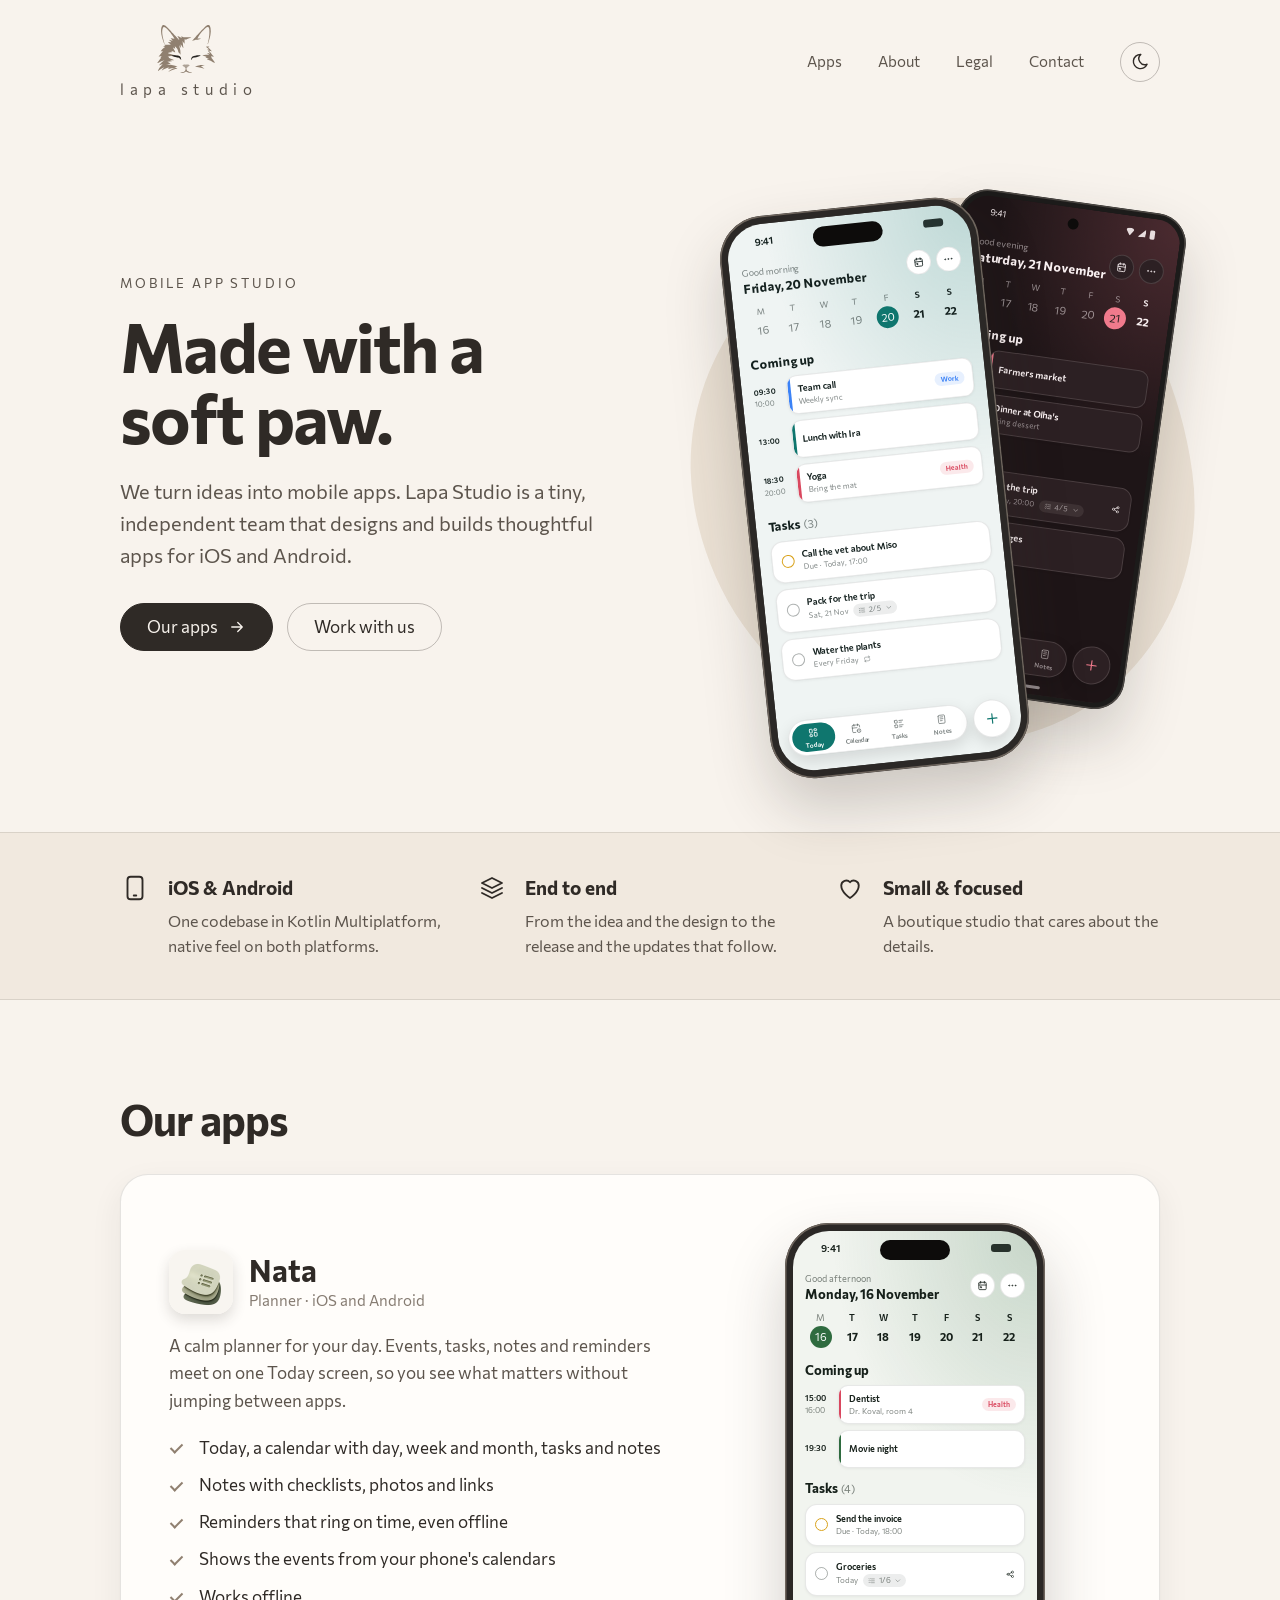
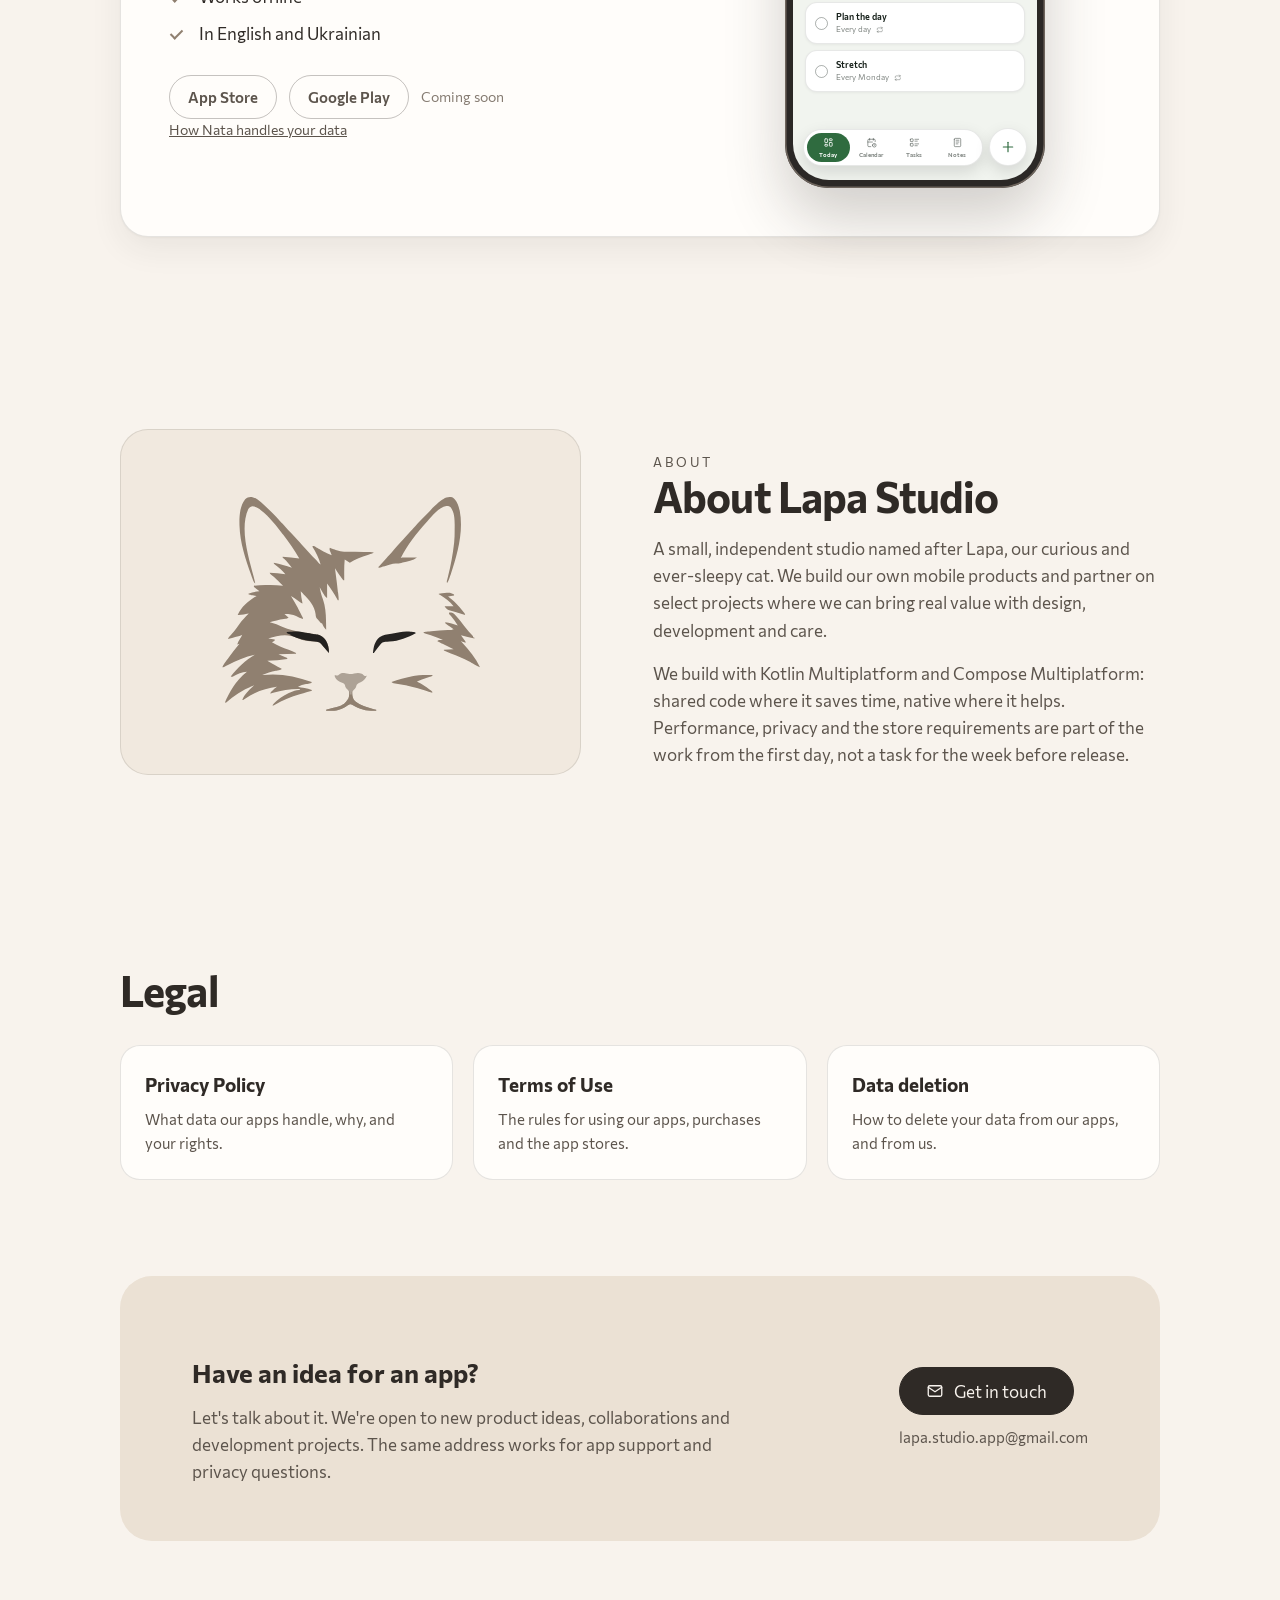
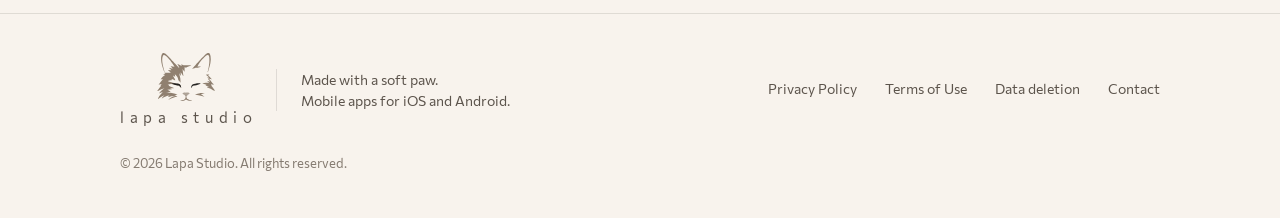
==== commit 1af7117d: "Add a dark theme and a switch for it Warm dark tokens follow the system until the switch in the head" ====
--- a/index.html
+++ b/index.html
@@ -7,6 +7,8 @@
   <meta name="description" content="Lapa Studio is a tiny, independent team that designs and builds thoughtful mobile apps for iOS and Android. Makers of Nata, a calm planner for your day.">
   <link rel="icon" href="assets/cat.svg" type="image/svg+xml">
   <link rel="stylesheet" href="styles.css">
+  <script>try{var t=localStorage.getItem("theme");if(t==="light"||t==="dark")document.documentElement.dataset.theme=t}catch(e){}</script>
+  <script src="theme.js" defer></script>
 </head>
 <body>
   <a class="skip" href="#main">Skip to content</a>
@@ -15,15 +17,21 @@
   <header class="site-header">
     <div class="wrap">
       <a class="brand" href="./" aria-label="Lapa Studio, home">
-        <img src="assets/cat.svg" alt="" width="64" height="53">
+        <img class="cat-light" src="assets/cat.svg" alt="" width="64" height="53"><img class="cat-dark" src="assets/cat-dark.svg" alt="" width="64" height="53">
         <span>lapa studio</span>
       </a>
-      <nav class="nav" aria-label="Main">
-        <a href="#apps">Apps</a>
-        <a href="#about">About</a>
-        <a href="#legal">Legal</a>
-        <a href="#contact">Contact</a>
-      </nav>
+      <div class="header-end">
+        <nav class="nav" aria-label="Main">
+          <a href="#apps">Apps</a>
+          <a href="#about">About</a>
+          <a href="#legal">Legal</a>
+          <a href="#contact">Contact</a>
+        </nav>
+        <button class="theme-toggle" type="button" aria-label="Switch between light and dark">
+          <svg class="when-light" viewBox="0 0 24 24" aria-hidden="true"><path d="M12 3c.132 0 .263 0 .393 0a7.5 7.5 0 0 0 7.92 12.446a9 9 0 1 1 -8.313 -12.454z"/></svg>
+          <svg class="when-dark" viewBox="0 0 24 24" aria-hidden="true"><path d="M8 12a4 4 0 1 0 8 0a4 4 0 1 0 -8 0"/><path d="M3 12h1m8 -9v1m8 8h1m-9 8v1m-6.4 -15.4l.7 .7m12.1 -.7l-.7 .7m0 11.4l.7 .7m-12.1 -.7l-.7 .7"/></svg>
+        </button>
+      </div>
     </div>
   </header>
 
@@ -116,7 +124,7 @@
     <section class="section" id="about">
       <div class="wrap about">
         <div class="about-art">
-          <img src="assets/cat.svg" alt="Lapa, the studio's cat, asleep" width="400" height="332">
+          <img class="cat-light" src="assets/cat.svg" alt="Lapa, the studio's cat, asleep" width="400" height="332"><img class="cat-dark" src="assets/cat-dark.svg" alt="Lapa, the studio's cat, asleep" width="400" height="332">
         </div>
         <div>
           <p class="eyebrow">About</p>
@@ -172,7 +180,7 @@
     <div class="wrap">
       <div class="footer-brand">
         <a class="brand" href="./" aria-label="Lapa Studio, home">
-          <img src="assets/cat.svg" alt="" width="52" height="43">
+          <img class="cat-light" src="assets/cat.svg" alt="" width="52" height="43"><img class="cat-dark" src="assets/cat-dark.svg" alt="" width="52" height="43">
           <span>lapa studio</span>
         </a>
         <p>Made with a soft paw.<br>Mobile apps for iOS and Android.</p>
--- a/styles.css
+++ b/styles.css
@@ -18,7 +18,7 @@
 }
 
 :root {
-  color-scheme: light;
+  color-scheme: light dark;
   --ground: #f8f3ed;
   --ground-deep: #f1e9df;
   --surface: #fffdfa;
@@ -30,9 +30,48 @@
   --line: rgba(47, 42, 38, 0.12);
   --line-strong: rgba(47, 42, 38, 0.28);
   --shadow: 0 1px 2px rgba(47, 42, 38, 0.04), 0 12px 32px rgba(47, 42, 38, 0.07);
+  --phone-shadow: rgba(47, 42, 38, 0.22);
   --radius: 20px;
   --max: 1120px;
   --gutter: clamp(16px, 4vw, 40px);
+}
+
+@media (prefers-color-scheme: dark) {
+  :root:not([data-theme="light"]) {
+    color-scheme: dark;
+    --ground: #1c1917;
+    --ground-deep: #231f1c;
+    --surface: #2a2522;
+    --blob: #322b26;
+    --ink: #f3ece4;
+    --ink-soft: #cbc1b6;
+    --ink-muted: #9a8f84;
+    --fur: #b4a493;
+    --line: rgba(243, 236, 228, 0.12);
+    --line-strong: rgba(243, 236, 228, 0.3);
+    --shadow: 0 1px 2px rgba(0, 0, 0, 0.2), 0 12px 32px rgba(0, 0, 0, 0.35);
+    --phone-shadow: rgba(0, 0, 0, 0.45);
+  }
+}
+
+:root[data-theme="dark"] {
+  color-scheme: dark;
+  --ground: #1c1917;
+  --ground-deep: #231f1c;
+  --surface: #2a2522;
+  --blob: #322b26;
+  --ink: #f3ece4;
+  --ink-soft: #cbc1b6;
+  --ink-muted: #9a8f84;
+  --fur: #b4a493;
+  --line: rgba(243, 236, 228, 0.12);
+  --line-strong: rgba(243, 236, 228, 0.3);
+  --shadow: 0 1px 2px rgba(0, 0, 0, 0.2), 0 12px 32px rgba(0, 0, 0, 0.35);
+  --phone-shadow: rgba(0, 0, 0, 0.45);
+}
+
+:root[data-theme="light"] {
+  color-scheme: light;
 }
 
 *,
@@ -62,6 +101,7 @@
   height: auto;
 }
 
+
 a {
   color: inherit;
 }
@@ -90,6 +130,64 @@
   max-width: var(--max);
   margin: 0 auto;
   padding: 0 var(--gutter);
+}
+
+/* Theme: the cat and the toggle's glyph swap with the theme */
+
+.cat-dark,
+.when-dark {
+  display: none;
+}
+:root[data-theme="dark"] .cat-light,
+:root[data-theme="dark"] .when-light {
+  display: none;
+}
+:root[data-theme="dark"] .cat-dark,
+:root[data-theme="dark"] .when-dark {
+  display: block;
+}
+@media (prefers-color-scheme: dark) {
+  :root:not([data-theme="light"]) .cat-light,
+  :root:not([data-theme="light"]) .when-light {
+    display: none;
+  }
+  :root:not([data-theme="light"]) .cat-dark,
+  :root:not([data-theme="light"]) .when-dark {
+    display: block;
+  }
+}
+
+/* Theme toggle */
+
+.theme-toggle {
+  width: 40px;
+  height: 40px;
+  flex: none;
+  display: grid;
+  place-items: center;
+  border-radius: 50%;
+  border: 1px solid var(--line-strong);
+  background: transparent;
+  color: var(--ink);
+  cursor: pointer;
+  padding: 0;
+}
+.theme-toggle:hover {
+  border-color: var(--ink);
+}
+.theme-toggle svg {
+  width: 19px;
+  height: 19px;
+  fill: none;
+  stroke: currentColor;
+  stroke-width: 1.75;
+  stroke-linecap: round;
+  stroke-linejoin: round;
+}
+.header-end {
+  display: flex;
+  align-items: center;
+  gap: clamp(14px, 3vw, 36px);
 }
 
 /* Header */
@@ -232,7 +330,7 @@
   border-radius: 44px;
   background: #2b2826;
   padding: 8px;
-  box-shadow: 0 30px 60px rgba(47, 42, 38, 0.22), inset 0 0 0 1.5px #6e655d;
+  box-shadow: 0 30px 60px var(--phone-shadow), inset 0 0 0 1.5px #6e655d;
   flex: none;
 }
 .phone-front {
@@ -252,7 +350,7 @@
   border-radius: 30px;
   padding: 6px;
   background: #1c1b1a;
-  box-shadow: 0 30px 60px rgba(47, 42, 38, 0.22), inset 0 0 0 1.5px #4a4642;
+  box-shadow: 0 30px 60px var(--phone-shadow), inset 0 0 0 1.5px #4a4642;
 }
 .android .nata {
   border-radius: 25px;
@@ -1037,6 +1135,12 @@
   .site-header .wrap {
     flex-direction: column;
     gap: 14px;
+    position: relative;
+  }
+  .theme-toggle {
+    position: absolute;
+    top: 0;
+    right: var(--gutter);
   }
   .stage {
     min-height: 500px;
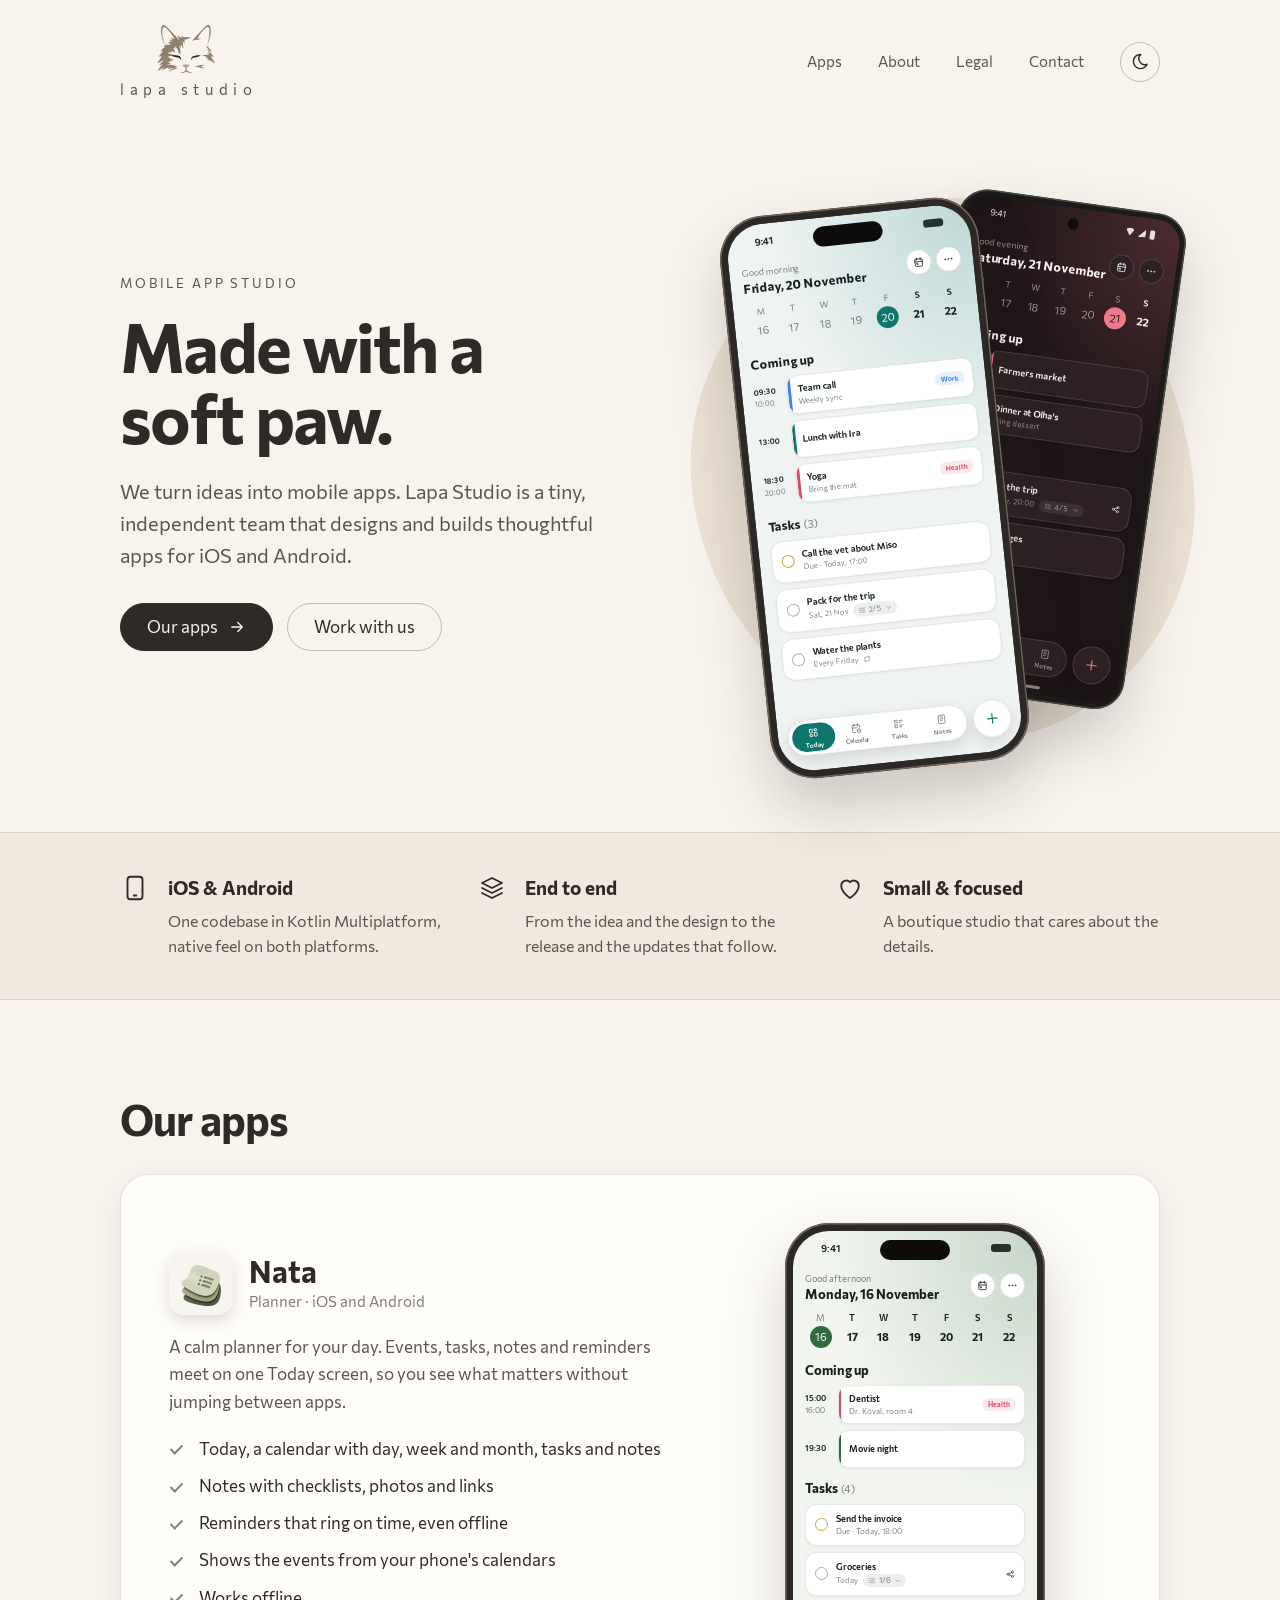
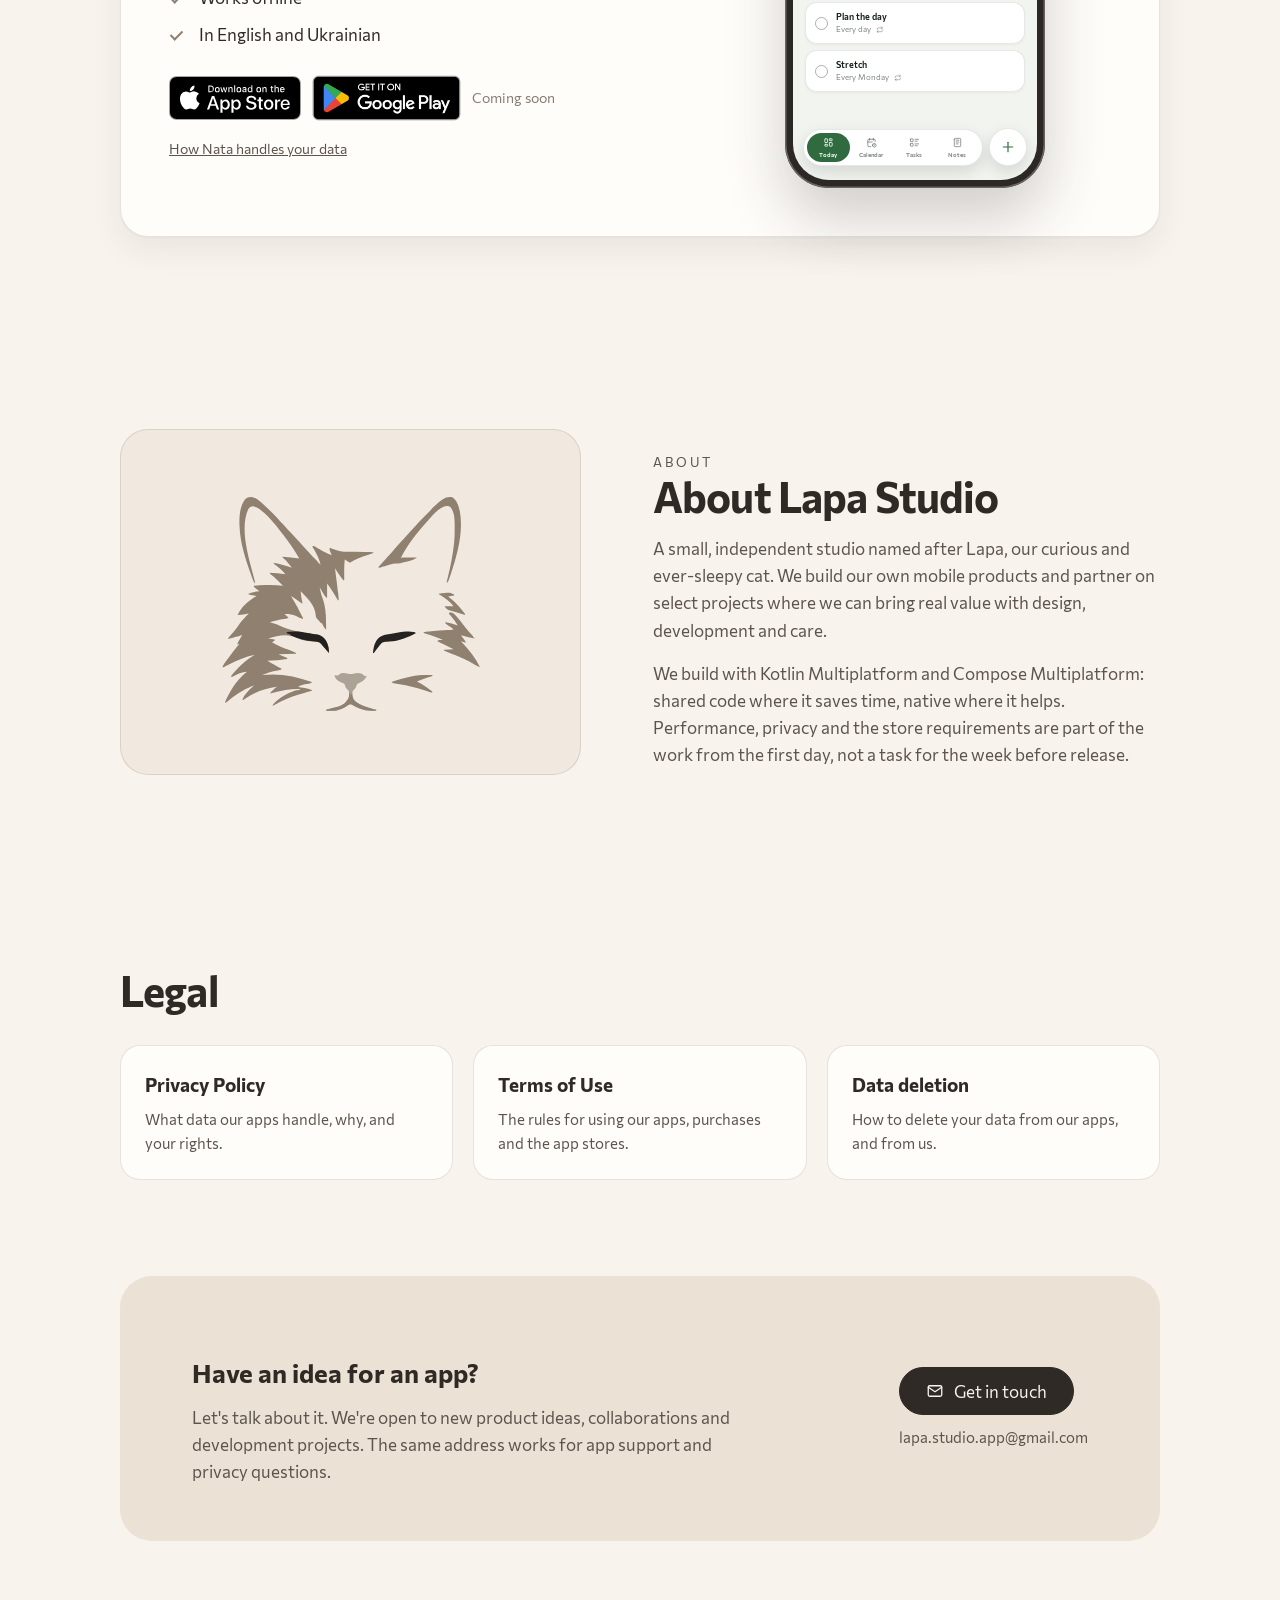
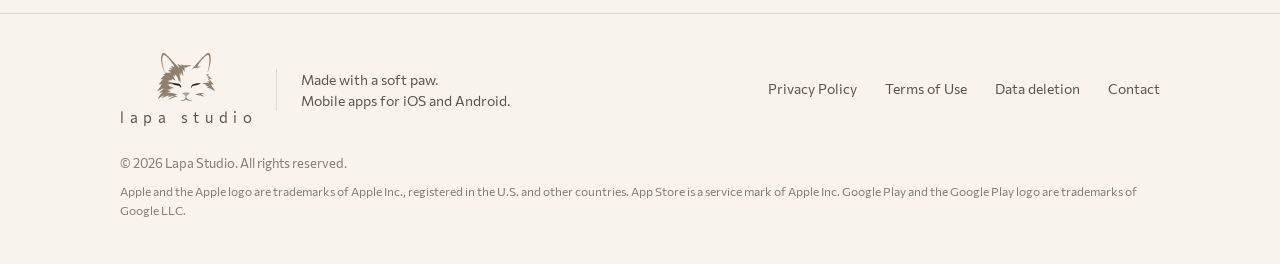
==== commit d6a3a962: "Show the stores' own badges The App Store and Google Play buttons are now the official badges, uncha" ====
--- a/index.html
+++ b/index.html
@@ -107,9 +107,10 @@
               <li>Works offline</li>
               <li>In English and Ukrainian</li>
             </ul>
+            <!-- Not links until Nata is in the stores; then each badge goes inside an <a> to its store page. -->
             <div class="badges">
-              <span class="badge">App Store</span>
-              <span class="badge">Google Play</span>
+              <img class="store-badge" src="assets/badge-app-store.svg" alt="Download on the App Store" width="132" height="44">
+              <img class="store-badge store-badge-play" src="assets/badge-google-play.png" alt="Get it on Google Play" width="169" height="65">
               <span class="badge-note">Coming soon</span>
             </div>
             <p class="app-links"><a href="privacy.html">How Nata handles your data</a></p>
@@ -192,6 +193,7 @@
         <a href="mailto:lapa.studio.app@gmail.com">Contact</a>
       </nav>
       <p class="copyright">© 2026 Lapa Studio. All rights reserved.</p>
+      <p class="trademarks">Apple and the Apple logo are trademarks of Apple Inc., registered in the U.S. and other countries. App Store is a service mark of Apple Inc. Google Play and the Google Play logo are trademarks of Google LLC.</p>
     </div>
   </footer>
 </body>
--- a/styles.css
+++ b/styles.css
@@ -827,24 +827,25 @@
   gap: 12px;
   align-items: center;
 }
-.badge {
-  display: inline-flex;
-  align-items: center;
-  gap: 8px;
-  min-height: 44px;
-  padding: 0 18px;
-  border-radius: 999px;
-  border: 1.5px solid var(--line-strong);
-  font-size: 15px;
-  font-weight: 600;
-  color: var(--ink-soft);
+/* The stores' own badges, unchanged, at one visible height. Google's image carries 41px of clear
+   space around a 168px badge in its 250px height, so it is drawn larger and pulled in by that much. */
+.store-badge {
+  display: block;
+  height: 44px;
+  width: auto;
+}
+.store-badge-play {
+  height: calc(44px * 250 / 168);
+  margin: calc(-44px * 41 / 168);
 }
 .badge-note {
   font-size: 14px;
   color: var(--ink-muted);
 }
+.app-feature > div > .app-links {
+  margin: 18px 0 0;
+}
 .app-links {
-  margin-top: 18px;
   font-size: 14px;
   color: var(--ink-muted);
 }
@@ -992,6 +993,13 @@
   color: var(--ink-muted);
   margin: 0;
 }
+/* Under the copyright as its small print, closer than the footer's row gap. */
+.trademarks {
+  width: 100%;
+  font-size: 12px;
+  color: var(--ink-muted);
+  margin: -16px 0 0;
+}
 
 /* Legal pages */
 
